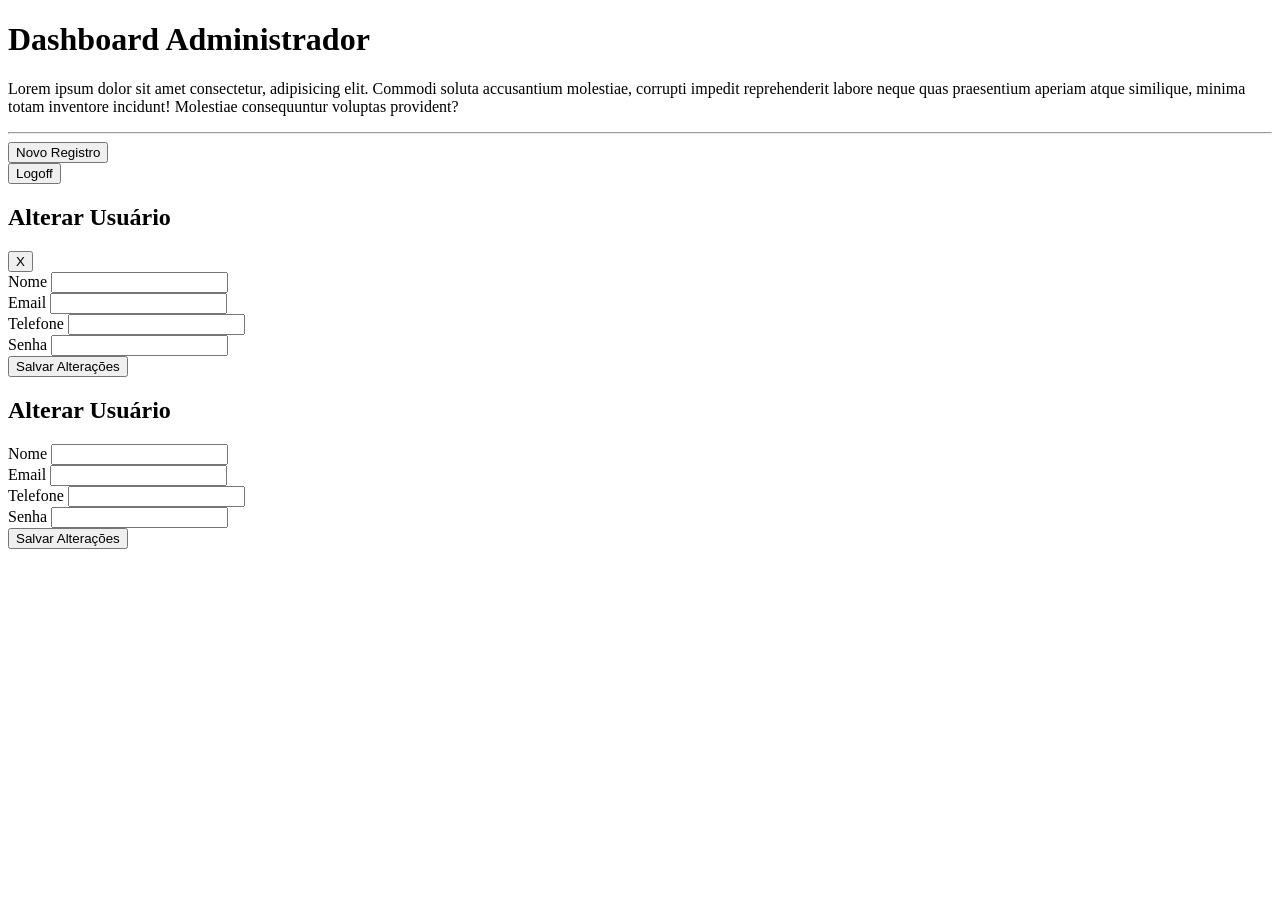
==== admin/adm-index.html @ c3795b51 "primeiro commit" ====
<!DOCTYPE html>
<html lang="en">
<head>
    <meta charset="UTF-8">
    <meta name="viewport" content="width=device-width, initial-scale=1.0">
    <link rel="stylesheet" href="adm-index.css">
    <title>Dashboard Administrador</title>
</head>
<body>
    <div>
        <div>
            <h1>Dashboard Administrador</h1>
            <p>Lorem ipsum dolor sit amet consectetur, adipisicing elit. Commodi soluta accusantium molestiae, corrupti impedit reprehenderit labore neque quas praesentium aperiam atque similique, minima totam inventore incidunt! Molestiae consequuntur voluptas provident?</p>
        </div>
        <hr>
        <div>
            <div><button id="novo">Novo Registro</button></div>
            <div><button id="logoff">Logoff</button></div>
        </div>
    </div>
    
    <div id="lista">

    <div id="painel-edicao">
        
        <div id="painel-edicao">

        <div class="edit-modal">

            <div class="edit-header">

                <h2>Alterar Usuário</h2>

                <button onclick="fecharPainel()">
                    X
                </button>

            </div>

            <input type="hidden" id="edit-id">

            <div class="input-group">
                <label>Nome</label>
                <input type="text" id="edit-nome">
            </div>

            <div class="input-group">
                <label>Email</label>
                <input type="text" id="edit-email">
            </div>

            <div class="input-group">
                <label>Telefone</label>
                <input type="text" id="edit-telefone">
            </div>

            <div class="input-group">
                <label>Senha</label>
                <input type="text" id="edit-senha">
            </div>

            <button class="save-btn" onclick="salvarAlteracao()">
                Salvar Alterações
            </button>

        </div>

    </div>

        

        <h2>Alterar Usuário</h2>

        <input type="hidden" id="edit-id">

        <div>
            <label>Nome</label>
            <input type="text" id="edit-nome">
        </div>

        <div>
            <label>Email</label>
            <input type="text" id="edit-email">
        </div>

        <div>
            <label>Telefone</label>
            <input type="text" id="edit-telefone">
        </div>

        <div>
            <label>Senha</label>
            <input type="text" id="edit-senha">
        </div>

        <button onclick="salvarAlteracao()">
            Salvar Alterações
        </button>

    </div>

    </div>
    <script src="../admin/adm-index.js"></script>
    <script src="../js/valida_sessao.js"></script>
</body>
</html>
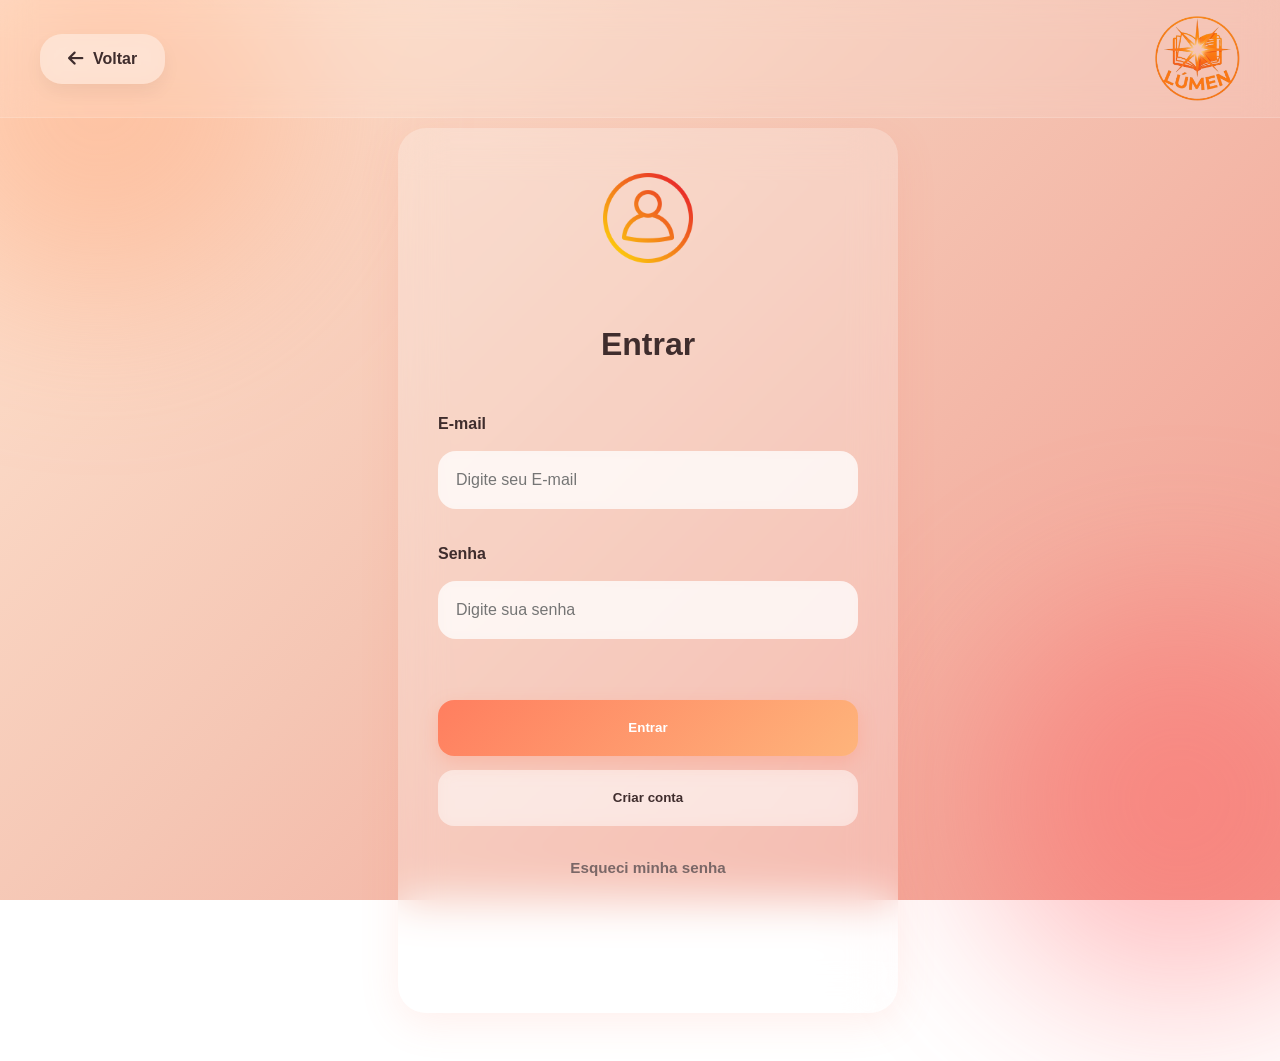
==== commit adac60dd: "feature: painel administrador adicionado" ====
--- a/admin/adm-index.html
+++ b/admin/adm-index.html
@@ -1,106 +1,193 @@
 <!DOCTYPE html>
-<html lang="en">
+<html lang="pt-BR">
 <head>
-    <meta charset="UTF-8">
-    <meta name="viewport" content="width=device-width, initial-scale=1.0">
-    <link rel="stylesheet" href="adm-index.css">
-    <title>Dashboard Administrador</title>
+  <meta charset="UTF-8">
+  <meta name="viewport" content="width=device-width, initial-scale=1.0">
+  <title>Admin | Lúmen</title>
+  <link rel="preconnect" href="https://fonts.googleapis.com">
+  <link href="https://fonts.googleapis.com/css2?family=Inter:wght@400;500;600;700;800&display=swap" rel="stylesheet">
+  <link rel="stylesheet" href="https://cdnjs.cloudflare.com/ajax/libs/font-awesome/6.4.0/css/all.min.css">
+  <link rel="stylesheet" href="adm-index.css">
 </head>
 <body>
-    <div>
-        <div>
-            <h1>Dashboard Administrador</h1>
-            <p>Lorem ipsum dolor sit amet consectetur, adipisicing elit. Commodi soluta accusantium molestiae, corrupti impedit reprehenderit labore neque quas praesentium aperiam atque similique, minima totam inventore incidunt! Molestiae consequuntur voluptas provident?</p>
-        </div>
-        <hr>
-        <div>
-            <div><button id="novo">Novo Registro</button></div>
-            <div><button id="logoff">Logoff</button></div>
-        </div>
-    </div>
-    
-    <div id="lista">
+<div class="container">
 
-    <div id="painel-edicao">
-        
-        <div id="painel-edicao">
-
-        <div class="edit-modal">
-
-            <div class="edit-header">
-
-                <h2>Alterar Usuário</h2>
-
-                <button onclick="fecharPainel()">
-                    X
-                </button>
-
-            </div>
-
-            <input type="hidden" id="edit-id">
-
-            <div class="input-group">
-                <label>Nome</label>
-                <input type="text" id="edit-nome">
-            </div>
-
-            <div class="input-group">
-                <label>Email</label>
-                <input type="text" id="edit-email">
-            </div>
-
-            <div class="input-group">
-                <label>Telefone</label>
-                <input type="text" id="edit-telefone">
-            </div>
-
-            <div class="input-group">
-                <label>Senha</label>
-                <input type="text" id="edit-senha">
-            </div>
-
-            <button class="save-btn" onclick="salvarAlteracao()">
-                Salvar Alterações
-            </button>
-
-        </div>
-
+  <!-- ══════════════════════
+       SIDEBAR
+  ══════════════════════ -->
+  <aside class="sidebar">
+    <div class="logo">
+      <img src="../img/lumen.logo.png" alt="Lúmen">
     </div>
 
-        
-
-        <h2>Alterar Usuário</h2>
-
-        <input type="hidden" id="edit-id">
-
-        <div>
-            <label>Nome</label>
-            <input type="text" id="edit-nome">
-        </div>
-
-        <div>
-            <label>Email</label>
-            <input type="text" id="edit-email">
-        </div>
-
-        <div>
-            <label>Telefone</label>
-            <input type="text" id="edit-telefone">
-        </div>
-
-        <div>
-            <label>Senha</label>
-            <input type="text" id="edit-senha">
-        </div>
-
-        <button onclick="salvarAlteracao()">
-            Salvar Alterações
-        </button>
-
+    <div class="adm-badge">
+      <i class="fa-solid fa-shield-halved"></i>
+      <span>Painel Admin</span>
     </div>
 
+    <nav class="menu">
+      <a href="#" class="active" data-tab="usuarios" onclick="trocarAba('usuarios'); return false;">
+        <i class="fa-solid fa-users"></i><span>Usuários</span>
+      </a>
+      <a href="#" data-tab="metricas" onclick="trocarAba('metricas'); return false;">
+        <i class="fa-solid fa-chart-bar"></i><span>Métricas</span>
+      </a>
+    </nav>
+
+    <div class="sidebar-footer">
+      <button class="btn-logoff" id="btnLogoff">
+        <i class="fa-solid fa-right-from-bracket"></i> Sair
+      </button>
     </div>
-    <script src="../admin/adm-index.js"></script>
-    <script src="../js/valida_sessao.js"></script>
+  </aside>
+
+  <!-- ══════════════════════
+       CONTEÚDO
+  ══════════════════════ -->
+  <main class="main-content">
+
+    <!-- ── ABA: USUÁRIOS ── -->
+    <section id="aba-usuarios" class="aba ativa">
+
+      <header class="topo">
+        <div>
+          <h1>Gerenciar Usuários</h1>
+          <p>Visualize, edite ou remova contas cadastradas.</p>
+        </div>
+        <div class="topo-acoes">
+          <div class="busca-wrap">
+            <i class="fa-solid fa-magnifying-glass"></i>
+            <input type="text" id="campoBusca" placeholder="Buscar por nome ou e-mail…" oninput="filtrarTabela()">
+          </div>
+        </div>
+      </header>
+
+      <!-- CARDS RESUMO -->
+      <div class="resumo-grid">
+        <div class="resumo-card">
+          <div class="resumo-icone laranja"><i class="fa-solid fa-users"></i></div>
+          <div>
+            <p class="resumo-label">Total de usuários</p>
+            <p class="resumo-valor" id="totalUsuarios">—</p>
+          </div>
+        </div>
+        <div class="resumo-card">
+          <div class="resumo-icone verde"><i class="fa-solid fa-user-check"></i></div>
+          <div>
+            <p class="resumo-label">Cadastros hoje</p>
+            <p class="resumo-valor" id="cadastrosHoje">—</p>
+          </div>
+        </div>
+        <div class="resumo-card">
+          <div class="resumo-icone roxo"><i class="fa-solid fa-calendar-week"></i></div>
+          <div>
+            <p class="resumo-label">Últimos 7 dias</p>
+            <p class="resumo-valor" id="cadastros7dias">—</p>
+          </div>
+        </div>
+      </div>
+
+      <!-- TABELA -->
+      <div class="tabela-card">
+        <div id="tabelaWrap">
+          <div class="estado-vazio" id="loadingUsuarios">
+            <i class="fa-solid fa-spinner fa-spin"></i>
+            <span>Carregando usuários…</span>
+          </div>
+        </div>
+      </div>
+
+    </section>
+
+    <!-- ── ABA: MÉTRICAS ── -->
+    <section id="aba-metricas" class="aba">
+
+      <header class="topo">
+        <div>
+          <h1>Métricas da Plataforma</h1>
+          <p>Visão geral de uso por módulo.</p>
+        </div>
+      </header>
+
+      <div class="metricas-grid" id="metricasGrid">
+        <div class="estado-vazio">
+          <i class="fa-solid fa-spinner fa-spin"></i>
+          <span>Carregando métricas…</span>
+        </div>
+      </div>
+
+    </section>
+
+  </main>
+</div>
+
+<!-- ══════════════════════════════════════
+     MODAL — EDITAR USUÁRIO
+══════════════════════════════════════ -->
+<div class="modal" id="modalEditar">
+  <div class="modal-content">
+    <div class="modal-header">
+      <h2>Editar Usuário</h2>
+      <button class="btn-fechar" id="fecharModal">✖</button>
+    </div>
+
+    <form id="formEditar">
+      <input type="hidden" id="editId">
+
+      <div class="grupo-input">
+        <label for="editNome">Nome</label>
+        <input type="text" id="editNome" placeholder="Nome completo">
+      </div>
+      <div class="grupo-input">
+        <label for="editEmail">E-mail</label>
+        <input type="email" id="editEmail" placeholder="email@exemplo.com">
+      </div>
+      <div class="grupo-input">
+        <label for="editTelefone">Telefone</label>
+        <input type="text" id="editTelefone" placeholder="(00) 00000-0000">
+      </div>
+      <div class="grupo-input">
+        <label for="editSenha">
+          Nova senha
+          <span class="label-hint">(deixe em branco para manter)</span>
+        </label>
+        <input type="password" id="editSenha" placeholder="••••••••">
+      </div>
+
+      <div id="msgEditar" class="msg-form oculto"></div>
+
+      <div class="acoes-form">
+        <button type="submit" class="btn-salvar">
+          <i class="fa-solid fa-floppy-disk"></i> Salvar
+        </button>
+        <button type="button" class="btn-cancelar" id="cancelarModal">Cancelar</button>
+      </div>
+    </form>
+  </div>
+</div>
+
+<!-- ══════════════════════════════════════
+     MODAL — CONFIRMAR EXCLUSÃO
+══════════════════════════════════════ -->
+<div class="modal" id="modalExcluir">
+  <div class="modal-content modal-sm">
+    <div class="modal-header">
+      <h2>Excluir usuário</h2>
+      <button class="btn-fechar" id="fecharModalExcluir">✖</button>
+    </div>
+    <p class="excluir-msg">
+      Tem certeza que deseja excluir <strong id="excluirNome"></strong>?
+      <br>Esta ação removerá todos os dados do usuário permanentemente.
+    </p>
+    <div class="acoes-form">
+      <button class="btn-excluir-confirmar" id="confirmarExcluir">
+        <i class="fa-solid fa-trash"></i> Excluir
+      </button>
+      <button class="btn-cancelar" id="cancelarExcluir">Cancelar</button>
+    </div>
+  </div>
+</div>
+
+<script src="adm-index.js"></script>
 </body>
-</html>+</html>
--- a/admin/adm-index.css
+++ b/admin/adm-index.css
@@ -0,0 +1,624 @@
+@import url('https://fonts.googleapis.com/css2?family=Inter:wght@400;500;600;700;800&display=swap');
+
+* { margin: 0; padding: 0; box-sizing: border-box; }
+
+:root {
+  --sunset-primary:   #ff7e5f;
+  --sunset-secondary: #feb47b;
+  --text-dark:        #3f2d2d;
+  --text-light:       #6d5d5d;
+  --shadow:           0 10px 40px rgba(255,126,95,0.12);
+  --red:   #ef4444;
+  --green: #22c55e;
+  --purple:#8b5cf6;
+}
+
+body {
+  font-family: 'Inter', sans-serif;
+  min-height: 100vh;
+  color: var(--text-dark);
+  background:
+    radial-gradient(circle at top left,  rgba(255,236,210,0.9), transparent 30%),
+    radial-gradient(circle at bottom right, rgba(255,154,139,0.28), transparent 35%),
+    linear-gradient(135deg, #ffe5d1 0%, #f5c6b4 45%, #f29b8f 100%);
+  background-attachment: fixed;
+  background-size: cover;
+}
+
+/* ══════════════════════
+   LAYOUT
+══════════════════════ */
+.container { display: flex; min-height: 100vh; }
+
+/* ══════════════════════
+   SIDEBAR
+══════════════════════ */
+.sidebar {
+  width: 260px;
+  background: rgba(255,255,255,0.12);
+  backdrop-filter: blur(20px);
+  border-right: 1px solid rgba(255,255,255,0.18);
+  padding: 30px 20px;
+  position: fixed;
+  top: 0; left: 0; bottom: 0;
+  z-index: 100;
+  display: flex;
+  flex-direction: column;
+  gap: 0;
+}
+
+.logo {
+  display: flex;
+  justify-content: center;
+  padding-bottom: 20px;
+  margin-bottom: 20px;
+  border-bottom: 1px solid rgba(255,255,255,0.12);
+}
+
+.logo img {
+  width: 110px;
+  object-fit: contain;
+  filter: drop-shadow(0 8px 20px rgba(255,126,95,0.25));
+}
+
+/* Badge admin */
+.adm-badge {
+  display: flex;
+  align-items: center;
+  gap: 10px;
+  background: linear-gradient(135deg, rgba(255,126,95,0.2), rgba(254,180,123,0.15));
+  border: 1px solid rgba(255,255,255,0.25);
+  border-radius: 16px;
+  padding: 12px 16px;
+  margin-bottom: 24px;
+  font-size: 0.88rem;
+  font-weight: 700;
+  color: var(--sunset-primary);
+}
+
+.adm-badge i { font-size: 1rem; }
+
+/* Navegação */
+.menu {
+  display: flex;
+  flex-direction: column;
+  gap: 10px;
+  flex: 1;
+}
+
+.menu a {
+  display: flex;
+  align-items: center;
+  gap: 12px;
+  text-decoration: none;
+  color: var(--text-light);
+  padding: 14px 18px;
+  border-radius: 18px;
+  transition: 0.3s ease;
+  font-size: 0.97rem;
+  border: 1px solid transparent;
+}
+
+.menu a:hover {
+  background: rgba(255,255,255,0.25);
+  transform: translateX(4px);
+  color: var(--text-dark);
+}
+
+.menu a.active {
+  background: linear-gradient(135deg, rgba(255,126,95,0.25), rgba(254,180,123,0.18));
+  border-color: rgba(255,255,255,0.25);
+  color: var(--text-dark);
+  font-weight: 600;
+}
+
+/* Footer sidebar */
+.sidebar-footer { margin-top: auto; padding-top: 20px; }
+
+.btn-logoff {
+  width: 100%;
+  display: flex;
+  align-items: center;
+  justify-content: center;
+  gap: 10px;
+  padding: 13px 18px;
+  border-radius: 18px;
+  border: 1px solid rgba(239,68,68,0.25);
+  background: rgba(239,68,68,0.08);
+  color: var(--red);
+  font-family: inherit;
+  font-size: 0.93rem;
+  font-weight: 600;
+  cursor: pointer;
+  transition: 0.3s ease;
+}
+
+.btn-logoff:hover { background: rgba(239,68,68,0.18); }
+
+/* ══════════════════════
+   MAIN
+══════════════════════ */
+.main-content {
+  flex: 1;
+  margin-left: 260px;
+  padding: 40px;
+}
+
+/* ══════════════════════
+   ABAS
+══════════════════════ */
+.aba { display: none; }
+.aba.ativa { display: block; }
+
+/* ══════════════════════
+   TOPO / HEADER
+══════════════════════ */
+.topo {
+  display: flex;
+  justify-content: space-between;
+  align-items: center;
+  flex-wrap: wrap;
+  gap: 20px;
+  margin-bottom: 32px;
+}
+
+.topo h1 { font-size: 2.2rem; font-weight: 800; margin-bottom: 6px; }
+.topo p  { color: var(--text-light); }
+
+.topo-acoes { display: flex; gap: 14px; align-items: center; flex-wrap: wrap; }
+
+.busca-wrap {
+  display: flex;
+  align-items: center;
+  gap: 10px;
+  background: rgba(255,255,255,0.28);
+  border: 1px solid rgba(255,255,255,0.35);
+  border-radius: 16px;
+  padding: 11px 18px;
+  backdrop-filter: blur(10px);
+  transition: 0.3s ease;
+}
+
+.busca-wrap i { color: var(--text-light); font-size: 0.88rem; }
+
+.busca-wrap input {
+  background: transparent;
+  border: none;
+  outline: none;
+  font-family: inherit;
+  font-size: 0.92rem;
+  color: var(--text-dark);
+  min-width: 220px;
+}
+
+.busca-wrap input::placeholder { color: var(--text-light); }
+.busca-wrap:focus-within { border-color: var(--sunset-primary); box-shadow: 0 0 0 4px rgba(255,126,95,0.1); }
+
+/* ══════════════════════
+   CARDS RESUMO
+══════════════════════ */
+.resumo-grid {
+  display: grid;
+  grid-template-columns: repeat(auto-fit, minmax(200px, 1fr));
+  gap: 20px;
+  margin-bottom: 28px;
+}
+
+.resumo-card {
+  background: rgba(255,255,255,0.22);
+  backdrop-filter: blur(16px);
+  border: 1px solid rgba(255,255,255,0.28);
+  border-radius: 22px;
+  padding: 22px 24px;
+  display: flex;
+  align-items: center;
+  gap: 18px;
+  box-shadow: var(--shadow);
+}
+
+.resumo-icone {
+  width: 52px;
+  height: 52px;
+  border-radius: 16px;
+  display: flex;
+  align-items: center;
+  justify-content: center;
+  font-size: 1.3rem;
+  flex-shrink: 0;
+}
+
+.resumo-icone.laranja { background: rgba(255,126,95,0.15); color: var(--sunset-primary); }
+.resumo-icone.verde   { background: rgba(34,197,94,0.15);  color: var(--green); }
+.resumo-icone.roxo    { background: rgba(139,92,246,0.15); color: var(--purple); }
+
+.resumo-label { font-size: 0.8rem; color: var(--text-light); font-weight: 500; margin-bottom: 4px; }
+.resumo-valor { font-size: 1.9rem; font-weight: 800; line-height: 1; }
+
+/* ══════════════════════
+   TABELA CARD
+══════════════════════ */
+.tabela-card {
+  background: rgba(255,255,255,0.22);
+  backdrop-filter: blur(18px);
+  border: 1px solid rgba(255,255,255,0.28);
+  border-radius: 28px;
+  overflow: hidden;
+  box-shadow: var(--shadow);
+}
+
+/* ── ESTADO VAZIO / LOADING ── */
+.estado-vazio {
+  text-align: center;
+  padding: 60px 30px;
+  display: flex;
+  flex-direction: column;
+  align-items: center;
+  gap: 14px;
+  color: var(--text-light);
+}
+
+.estado-vazio i { font-size: 2rem; color: var(--sunset-primary); }
+.estado-vazio span { font-size: 1rem; }
+
+/* ── TABELA ── */
+.tabela-usuarios {
+  width: 100%;
+  border-collapse: collapse;
+}
+
+.tabela-usuarios thead {
+  background: rgba(255,255,255,0.18);
+}
+
+.tabela-usuarios th {
+  padding: 16px 20px;
+  text-align: left;
+  font-size: 0.78rem;
+  font-weight: 700;
+  text-transform: uppercase;
+  letter-spacing: 0.06em;
+  color: var(--text-light);
+  border-bottom: 1px solid rgba(255,255,255,0.18);
+  white-space: nowrap;
+}
+
+.tabela-usuarios td {
+  padding: 16px 20px;
+  font-size: 0.93rem;
+  border-bottom: 1px solid rgba(255,255,255,0.12);
+  vertical-align: middle;
+}
+
+.tabela-usuarios tbody tr { transition: 0.2s ease; }
+.tabela-usuarios tbody tr:hover { background: rgba(255,255,255,0.15); }
+.tabela-usuarios tbody tr:last-child td { border-bottom: none; }
+
+/* Avatar inicial */
+.avatar {
+  width: 36px;
+  height: 36px;
+  border-radius: 12px;
+  background: linear-gradient(135deg, var(--sunset-primary), var(--sunset-secondary));
+  color: white;
+  font-weight: 700;
+  font-size: 0.9rem;
+  display: inline-flex;
+  align-items: center;
+  justify-content: center;
+  margin-right: 10px;
+  flex-shrink: 0;
+}
+
+.cell-nome {
+  display: flex;
+  align-items: center;
+}
+
+.senha-oculta {
+  letter-spacing: 0.1em;
+  color: var(--text-light);
+  font-size: 1.1rem;
+}
+
+/* Botões de ação na tabela */
+.acoes-tabela {
+  display: flex;
+  gap: 8px;
+}
+
+.btn-tabela {
+  padding: 8px 14px;
+  border-radius: 12px;
+  font-size: 0.8rem;
+  font-weight: 600;
+  font-family: inherit;
+  cursor: pointer;
+  transition: 0.2s ease;
+  display: flex;
+  align-items: center;
+  gap: 6px;
+  border: 1px solid transparent;
+  white-space: nowrap;
+}
+
+.btn-editar-tabela {
+  background: rgba(255,126,95,0.12);
+  border-color: rgba(255,126,95,0.25);
+  color: var(--sunset-primary);
+}
+
+.btn-editar-tabela:hover { background: rgba(255,126,95,0.22); }
+
+.btn-excluir-tabela {
+  background: rgba(239,68,68,0.1);
+  border-color: rgba(239,68,68,0.22);
+  color: var(--red);
+}
+
+.btn-excluir-tabela:hover { background: rgba(239,68,68,0.2); }
+
+/* ══════════════════════
+   MÉTRICAS
+══════════════════════ */
+.metricas-grid {
+  display: grid;
+  grid-template-columns: repeat(auto-fit, minmax(260px, 1fr));
+  gap: 22px;
+}
+
+.metrica-card {
+  background: rgba(255,255,255,0.22);
+  backdrop-filter: blur(18px);
+  border: 1px solid rgba(255,255,255,0.28);
+  border-radius: 26px;
+  padding: 28px;
+  box-shadow: var(--shadow);
+}
+
+.metrica-titulo {
+  display: flex;
+  align-items: center;
+  gap: 12px;
+  margin-bottom: 20px;
+}
+
+.metrica-titulo i {
+  font-size: 1.2rem;
+  width: 42px;
+  height: 42px;
+  border-radius: 14px;
+  display: flex;
+  align-items: center;
+  justify-content: center;
+}
+
+.metrica-titulo span { font-size: 1rem; font-weight: 700; }
+
+.metrica-numero {
+  font-size: 3rem;
+  font-weight: 800;
+  line-height: 1;
+  margin-bottom: 6px;
+}
+
+.metrica-sub { font-size: 0.82rem; color: var(--text-light); }
+
+/* Cores por módulo */
+.mod-metas    i { background: rgba(255,126,95,0.15); color: var(--sunset-primary); }
+.mod-financeiro i { background: rgba(34,197,94,0.15);  color: var(--green); }
+.mod-memorias  i { background: rgba(139,92,246,0.15); color: var(--purple); }
+.mod-diario    i { background: rgba(59,130,246,0.15); color: #3b82f6; }
+.mod-usuarios  i { background: rgba(245,158,11,0.15); color: #f59e0b; }
+
+.mod-metas     .metrica-numero { color: var(--sunset-primary); }
+.mod-financeiro .metrica-numero { color: var(--green); }
+.mod-memorias  .metrica-numero { color: var(--purple); }
+.mod-diario    .metrica-numero { color: #3b82f6; }
+.mod-usuarios  .metrica-numero { color: #f59e0b; }
+
+/* ══════════════════════
+   MODAIS
+══════════════════════ */
+.modal {
+  display: none;
+  position: fixed;
+  inset: 0;
+  background: rgba(63,45,45,0.4);
+  backdrop-filter: blur(6px);
+  z-index: 999;
+  align-items: center;
+  justify-content: center;
+  padding: 20px;
+}
+
+.modal.aberto { display: flex; }
+
+.modal-content {
+  background: linear-gradient(145deg, rgba(255,255,255,0.62), rgba(255,255,255,0.4));
+  backdrop-filter: blur(28px);
+  border: 1px solid rgba(255,255,255,0.45);
+  border-radius: 32px;
+  padding: 38px;
+  width: 100%;
+  max-width: 520px;
+  max-height: 90vh;
+  overflow-y: auto;
+  box-shadow: 0 24px 60px rgba(63,45,45,0.18);
+  animation: slideUp 0.28s ease;
+}
+
+.modal-sm { max-width: 420px; }
+
+@keyframes slideUp {
+  from { transform: translateY(18px); opacity: 0; }
+  to   { transform: translateY(0);    opacity: 1; }
+}
+
+.modal-header {
+  display: flex;
+  justify-content: space-between;
+  align-items: center;
+  margin-bottom: 28px;
+}
+
+.modal-header h2 { font-size: 1.5rem; font-weight: 800; }
+
+.btn-fechar {
+  background: rgba(255,255,255,0.4);
+  border: 1px solid rgba(255,255,255,0.35);
+  border-radius: 12px;
+  width: 36px;
+  height: 36px;
+  font-size: 0.88rem;
+  cursor: pointer;
+  color: var(--text-dark);
+  transition: 0.2s ease;
+  display: flex;
+  align-items: center;
+  justify-content: center;
+}
+
+.btn-fechar:hover { background: rgba(255,126,95,0.15); color: var(--sunset-primary); }
+
+.grupo-input { display: flex; flex-direction: column; gap: 8px; margin-bottom: 18px; }
+
+.grupo-input label {
+  font-size: 0.88rem;
+  font-weight: 600;
+  display: flex;
+  align-items: center;
+  gap: 8px;
+}
+
+.label-hint {
+  font-weight: 400;
+  font-size: 0.78rem;
+  color: var(--text-light);
+}
+
+.grupo-input input {
+  background: rgba(255,255,255,0.35);
+  border: 1px solid rgba(255,255,255,0.35);
+  border-radius: 16px;
+  padding: 13px 16px;
+  font-family: inherit;
+  font-size: 0.93rem;
+  color: var(--text-dark);
+  outline: none;
+  transition: 0.3s ease;
+}
+
+.grupo-input input:focus {
+  border-color: var(--sunset-primary);
+  box-shadow: 0 0 0 4px rgba(255,126,95,0.1);
+}
+
+.acoes-form {
+  display: flex;
+  gap: 12px;
+  justify-content: flex-end;
+  margin-top: 8px;
+}
+
+.btn-salvar {
+  border: none;
+  padding: 13px 24px;
+  border-radius: 16px;
+  background: linear-gradient(135deg, var(--sunset-primary), var(--sunset-secondary));
+  color: white;
+  font-weight: 700;
+  font-size: 0.93rem;
+  font-family: inherit;
+  cursor: pointer;
+  transition: 0.3s ease;
+  display: flex;
+  align-items: center;
+  gap: 8px;
+  box-shadow: 0 8px 20px rgba(255,126,95,0.22);
+}
+
+.btn-salvar:hover { transform: translateY(-2px); }
+.btn-salvar:disabled { opacity: 0.6; cursor: not-allowed; transform: none; }
+
+.btn-cancelar {
+  border: 1px solid rgba(255,255,255,0.3);
+  padding: 13px 20px;
+  border-radius: 16px;
+  background: rgba(255,255,255,0.25);
+  color: var(--text-dark);
+  font-weight: 600;
+  font-size: 0.93rem;
+  font-family: inherit;
+  cursor: pointer;
+  transition: 0.3s ease;
+}
+
+.btn-cancelar:hover { background: rgba(255,255,255,0.4); }
+
+.btn-excluir-confirmar {
+  border: none;
+  padding: 13px 24px;
+  border-radius: 16px;
+  background: var(--red);
+  color: white;
+  font-weight: 700;
+  font-size: 0.93rem;
+  font-family: inherit;
+  cursor: pointer;
+  transition: 0.3s ease;
+  display: flex;
+  align-items: center;
+  gap: 8px;
+}
+
+.btn-excluir-confirmar:hover { background: #dc2626; transform: translateY(-2px); }
+
+.excluir-msg {
+  color: var(--text-dark);
+  line-height: 1.7;
+  margin-bottom: 24px;
+  font-size: 0.95rem;
+}
+
+/* Mensagem no form */
+.msg-form {
+  padding: 12px 16px;
+  border-radius: 14px;
+  font-size: 0.88rem;
+  font-weight: 500;
+  margin-bottom: 16px;
+}
+
+.msg-form.oculto { display: none; }
+.msg-form.sucesso { background: rgba(34,197,94,0.12); color: #16a34a; border: 1px solid rgba(34,197,94,0.2); }
+.msg-form.erro    { background: rgba(239,68,68,0.1);  color: var(--red);  border: 1px solid rgba(239,68,68,0.2); }
+
+/* Toast */
+.toast {
+  position: fixed;
+  bottom: 30px;
+  right: 30px;
+  padding: 14px 22px;
+  border-radius: 18px;
+  background: linear-gradient(135deg, var(--sunset-primary), var(--sunset-secondary));
+  color: white;
+  font-weight: 600;
+  font-size: 0.92rem;
+  box-shadow: 0 10px 28px rgba(255,126,95,0.3);
+  z-index: 9999;
+  transform: translateY(20px);
+  opacity: 0;
+  transition: 0.35s ease;
+  pointer-events: none;
+}
+
+.toast.visivel { transform: translateY(0); opacity: 1; }
+
+/* ══════════════════════
+   RESPONSIVE
+══════════════════════ */
+@media (max-width: 900px) {
+  .sidebar { display: none; }
+  .main-content { margin-left: 0; padding: 24px 16px; }
+  .tabela-card { overflow-x: auto; }
+}
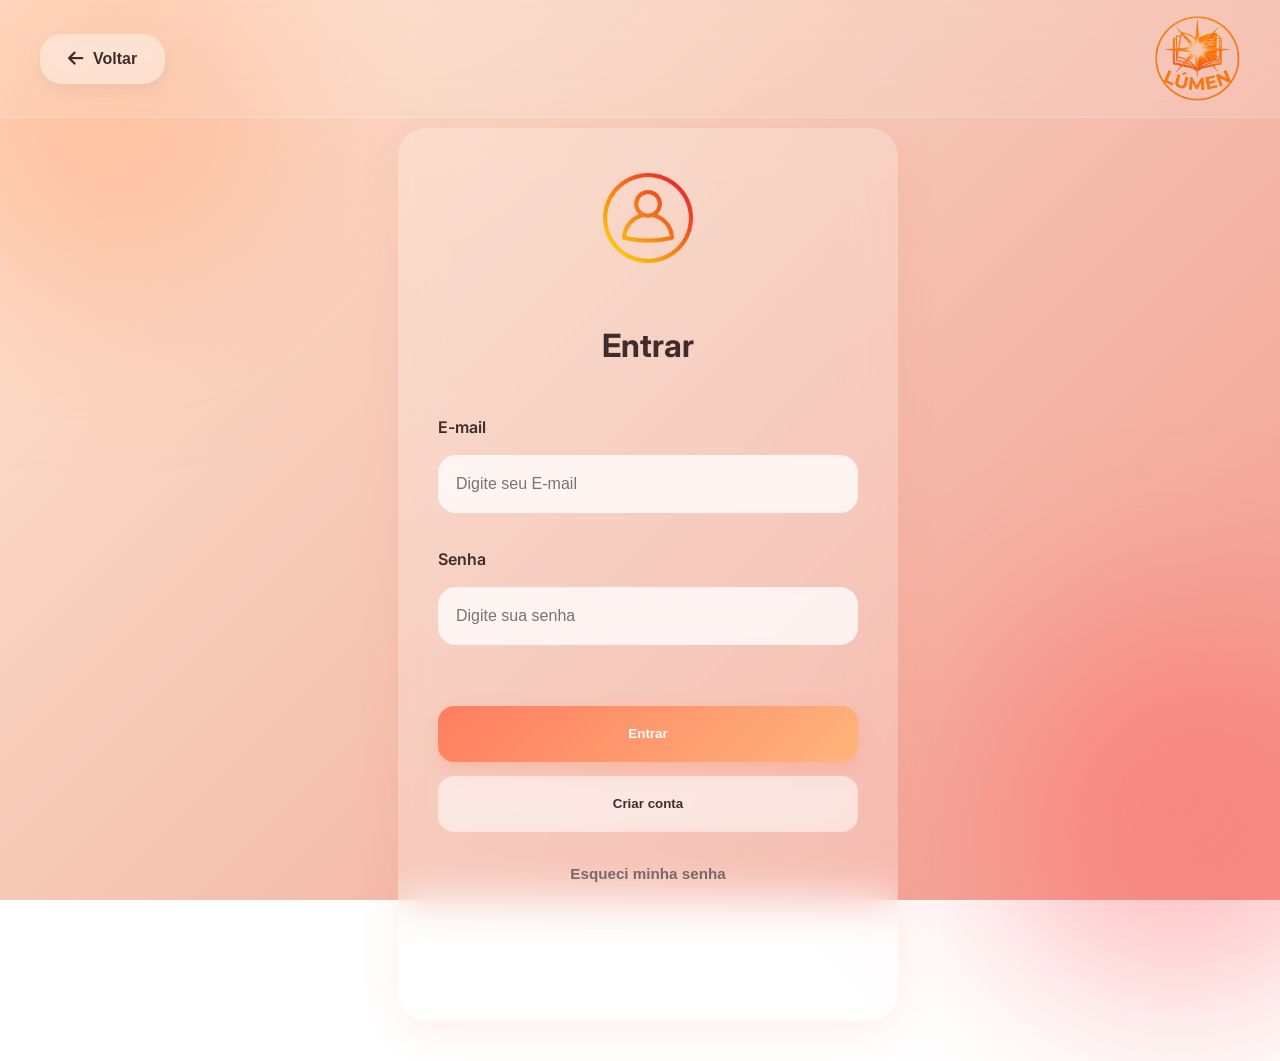
==== commit 9412d9d4: "Fix: UI" ====
--- a/admin/adm-index.html
+++ b/admin/adm-index.html
@@ -3,7 +3,9 @@
 <head>
   <meta charset="UTF-8">
   <meta name="viewport" content="width=device-width, initial-scale=1.0">
-  <title>Admin | Lúmen</title>
+  <title>Administrador | Lúmen</title>
+  <link rel="icon" type="image" href="../img/lumen.logo.png">
+
   <link rel="preconnect" href="https://fonts.googleapis.com">
   <link href="https://fonts.googleapis.com/css2?family=Inter:wght@400;500;600;700;800&display=swap" rel="stylesheet">
   <link rel="stylesheet" href="https://cdnjs.cloudflare.com/ajax/libs/font-awesome/6.4.0/css/all.min.css">
--- a/admin/adm-index.css
+++ b/admin/adm-index.css
@@ -53,12 +53,19 @@
   padding-bottom: 20px;
   margin-bottom: 20px;
   border-bottom: 1px solid rgba(255,255,255,0.12);
+  cursor: pointer;
+  transition: 0.3s ease;
 }
 
 .logo img {
   width: 110px;
   object-fit: contain;
   filter: drop-shadow(0 8px 20px rgba(255,126,95,0.25));
+  transition: 0.3s ease;
+}
+
+.logo img:hover {
+  transform: scale(1.04);
 }
 
 /* Badge admin */
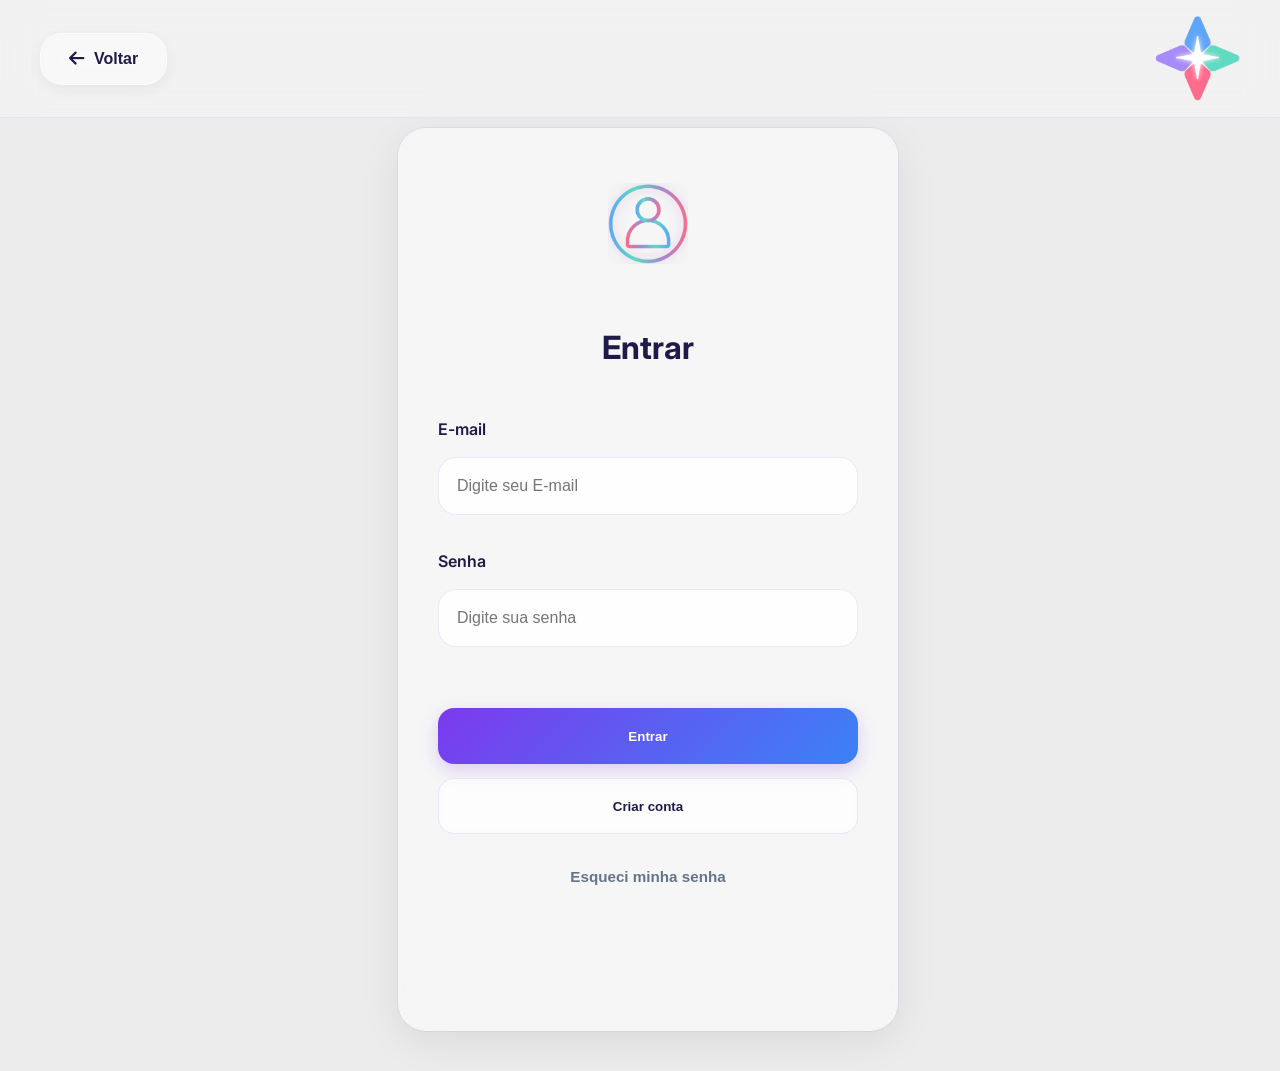
==== commit 753d15c0: "fix: bugs e nova IDV" ====
--- a/admin/adm-index.html
+++ b/admin/adm-index.html
@@ -61,6 +61,9 @@
             <i class="fa-solid fa-magnifying-glass"></i>
             <input type="text" id="campoBusca" placeholder="Buscar por nome ou e-mail…" oninput="filtrarTabela()">
           </div>
+          <button class="btn-atualizar" id="btnAtualizar" onclick="recarregarUsuarios()">
+            <i class="fa-solid fa-rotate-right"></i> Atualizar
+          </button>
         </div>
       </header>
 
--- a/admin/adm-index.css
+++ b/admin/adm-index.css
@@ -7,7 +7,7 @@
   --sunset-secondary: #feb47b;
   --text-dark:        #3f2d2d;
   --text-light:       #6d5d5d;
-  --shadow:           0 10px 40px rgba(255,126,95,0.12);
+  --shadow:           0 10px 40px rgba(0,0,0,0.08);
   --red:   #ef4444;
   --green: #22c55e;
   --purple:#8b5cf6;
@@ -17,10 +17,7 @@
   font-family: 'Inter', sans-serif;
   min-height: 100vh;
   color: var(--text-dark);
-  background:
-    radial-gradient(circle at top left,  rgba(255,236,210,0.9), transparent 30%),
-    radial-gradient(circle at bottom right, rgba(255,154,139,0.28), transparent 35%),
-    linear-gradient(135deg, #ffe5d1 0%, #f5c6b4 45%, #f29b8f 100%);
+  background: rgba(229, 229, 229, 0.699);
   background-attachment: fixed;
   background-size: cover;
 }
@@ -35,9 +32,10 @@
 ══════════════════════ */
 .sidebar {
   width: 260px;
-  background: rgba(255,255,255,0.12);
+  background: rgba(255,255,255,0.72);
   backdrop-filter: blur(20px);
-  border-right: 1px solid rgba(255,255,255,0.18);
+  border-right: 1px solid rgba(200,200,200,0.45);
+  box-shadow: 2px 0 20px rgba(0,0,0,0.08);
   padding: 30px 20px;
   position: fixed;
   top: 0; left: 0; bottom: 0;
@@ -60,7 +58,7 @@
 .logo img {
   width: 110px;
   object-fit: contain;
-  filter: drop-shadow(0 8px 20px rgba(255,126,95,0.25));
+  filter: drop-shadow(0 8px 20px rgba(0,0,0,0.10));
   transition: 0.3s ease;
 }
 
@@ -73,14 +71,14 @@
   display: flex;
   align-items: center;
   gap: 10px;
-  background: linear-gradient(135deg, rgba(255,126,95,0.2), rgba(254,180,123,0.15));
-  border: 1px solid rgba(255,255,255,0.25);
+  background: linear-gradient(135deg, rgba(99,102,241,0.15), rgba(129,140,248,0.10));
+  border: 1px solid rgba(99,102,241,0.22);
   border-radius: 16px;
   padding: 12px 16px;
   margin-bottom: 24px;
   font-size: 0.88rem;
   font-weight: 700;
-  color: var(--sunset-primary);
+  color: #6366f1;
 }
 
 .adm-badge i { font-size: 1rem; }
@@ -107,15 +105,15 @@
 }
 
 .menu a:hover {
-  background: rgba(255,255,255,0.25);
+  background: rgba(255,255,255,0.55);
   transform: translateX(4px);
   color: var(--text-dark);
 }
 
 .menu a.active {
-  background: linear-gradient(135deg, rgba(255,126,95,0.25), rgba(254,180,123,0.18));
-  border-color: rgba(255,255,255,0.25);
-  color: var(--text-dark);
+  background: linear-gradient(135deg, rgba(99,102,241,0.18), rgba(129,140,248,0.12));
+  border-color: rgba(99,102,241,0.25);
+  color: #6366f1;
   font-weight: 600;
 }
 
@@ -199,7 +197,35 @@
 }
 
 .busca-wrap input::placeholder { color: var(--text-light); }
-.busca-wrap:focus-within { border-color: var(--sunset-primary); box-shadow: 0 0 0 4px rgba(255,126,95,0.1); }
+.busca-wrap:focus-within { border-color: rgba(99,102,241,0.5); box-shadow: 0 0 0 4px rgba(99,102,241,0.10); }
+
+.btn-atualizar {
+  display: flex;
+  align-items: center;
+  gap: 8px;
+  padding: 10px 18px;
+  border: none;
+  border-radius: 12px;
+  background: linear-gradient(135deg, #7c3aed, #3b82f6);
+  color: white;
+  font-weight: 600;
+  font-size: 0.88rem;
+  font-family: inherit;
+  cursor: pointer;
+  transition: 0.2s ease;
+  white-space: nowrap;
+  box-shadow: 0 4px 12px rgba(124,58,237,0.22);
+}
+
+.btn-atualizar:hover:not(:disabled) {
+  transform: translateY(-2px);
+  opacity: 0.92;
+}
+
+.btn-atualizar:disabled {
+  opacity: 0.65;
+  cursor: not-allowed;
+}
 
 /* ══════════════════════
    CARDS RESUMO
@@ -234,7 +260,7 @@
   flex-shrink: 0;
 }
 
-.resumo-icone.laranja { background: rgba(255,126,95,0.15); color: var(--sunset-primary); }
+.resumo-icone.laranja { background: rgba(99,102,241,0.15); color: #6366f1; }
 .resumo-icone.verde   { background: rgba(34,197,94,0.15);  color: var(--green); }
 .resumo-icone.roxo    { background: rgba(139,92,246,0.15); color: var(--purple); }
 
@@ -264,7 +290,7 @@
   color: var(--text-light);
 }
 
-.estado-vazio i { font-size: 2rem; color: var(--sunset-primary); }
+.estado-vazio i { font-size: 2rem; color: #6366f1; }
 .estado-vazio span { font-size: 1rem; }
 
 /* ── TABELA ── */
@@ -305,7 +331,7 @@
   width: 36px;
   height: 36px;
   border-radius: 12px;
-  background: linear-gradient(135deg, var(--sunset-primary), var(--sunset-secondary));
+  background: linear-gradient(135deg, #6366f1, #818cf8);
   color: white;
   font-weight: 700;
   font-size: 0.9rem;
@@ -349,12 +375,12 @@
 }
 
 .btn-editar-tabela {
-  background: rgba(255,126,95,0.12);
-  border-color: rgba(255,126,95,0.25);
-  color: var(--sunset-primary);
-}
-
-.btn-editar-tabela:hover { background: rgba(255,126,95,0.22); }
+  background: rgba(99,102,241,0.10);
+  border-color: rgba(99,102,241,0.22);
+  color: #6366f1;
+}
+
+.btn-editar-tabela:hover { background: rgba(99,102,241,0.20); }
 
 .btn-excluir-tabela {
   background: rgba(239,68,68,0.1);
@@ -410,17 +436,17 @@
 
 .metrica-sub { font-size: 0.82rem; color: var(--text-light); }
 
-/* Cores por módulo */
-.mod-metas    i { background: rgba(255,126,95,0.15); color: var(--sunset-primary); }
-.mod-financeiro i { background: rgba(34,197,94,0.15);  color: var(--green); }
-.mod-memorias  i { background: rgba(139,92,246,0.15); color: var(--purple); }
-.mod-diario    i { background: rgba(59,130,246,0.15); color: #3b82f6; }
-.mod-usuarios  i { background: rgba(245,158,11,0.15); color: #f59e0b; }
-
-.mod-metas     .metrica-numero { color: var(--sunset-primary); }
-.mod-financeiro .metrica-numero { color: var(--green); }
-.mod-memorias  .metrica-numero { color: var(--purple); }
-.mod-diario    .metrica-numero { color: #3b82f6; }
+/* Cores por módulo — alinhadas com a cor de cada página */
+.mod-metas    i { background: rgba(96,165,250,0.15);  color: #60a5fa; }   /* azul — metas */
+.mod-financeiro i { background: rgba(20,184,166,0.15); color: #14b8a6; }  /* verde-azul — financeiro */
+.mod-memorias  i { background: rgba(244,114,182,0.15); color: #f472b6; }  /* rosa — memórias */
+.mod-diario    i { background: rgba(167,139,250,0.15); color: #a78bfa; }  /* roxo — diário */
+.mod-usuarios  i { background: rgba(245,158,11,0.15);  color: #f59e0b; }  /* âmbar — admin */
+
+.mod-metas     .metrica-numero { color: #60a5fa; }
+.mod-financeiro .metrica-numero { color: #14b8a6; }
+.mod-memorias  .metrica-numero { color: #f472b6; }
+.mod-diario    .metrica-numero { color: #a78bfa; }
 .mod-usuarios  .metrica-numero { color: #f59e0b; }
 
 /* ══════════════════════
@@ -485,7 +511,7 @@
   justify-content: center;
 }
 
-.btn-fechar:hover { background: rgba(255,126,95,0.15); color: var(--sunset-primary); }
+.btn-fechar:hover { background: rgba(0,0,0,0.08); color: var(--text-dark); }
 
 .grupo-input { display: flex; flex-direction: column; gap: 8px; margin-bottom: 18px; }
 
@@ -516,8 +542,8 @@
 }
 
 .grupo-input input:focus {
-  border-color: var(--sunset-primary);
-  box-shadow: 0 0 0 4px rgba(255,126,95,0.1);
+  border-color: #6366f1;
+  box-shadow: 0 0 0 4px rgba(99,102,241,0.12);
 }
 
 .acoes-form {
@@ -531,7 +557,7 @@
   border: none;
   padding: 13px 24px;
   border-radius: 16px;
-  background: linear-gradient(135deg, var(--sunset-primary), var(--sunset-secondary));
+  background: linear-gradient(135deg, #6366f1, #818cf8);
   color: white;
   font-weight: 700;
   font-size: 0.93rem;
@@ -541,7 +567,7 @@
   display: flex;
   align-items: center;
   gap: 8px;
-  box-shadow: 0 8px 20px rgba(255,126,95,0.22);
+  box-shadow: 0 8px 20px rgba(99,102,241,0.25);
 }
 
 .btn-salvar:hover { transform: translateY(-2px); }
@@ -607,16 +633,19 @@
   right: 30px;
   padding: 14px 22px;
   border-radius: 18px;
-  background: linear-gradient(135deg, var(--sunset-primary), var(--sunset-secondary));
+  background: linear-gradient(135deg, #6366f1, #818cf8);
   color: white;
   font-weight: 600;
   font-size: 0.92rem;
-  box-shadow: 0 10px 28px rgba(255,126,95,0.3);
+  box-shadow: 0 10px 28px rgba(99,102,241,0.30);
   z-index: 9999;
   transform: translateY(20px);
   opacity: 0;
   transition: 0.35s ease;
   pointer-events: none;
+  display: flex;
+  align-items: center;
+  gap: 10px;
 }
 
 .toast.visivel { transform: translateY(0); opacity: 1; }
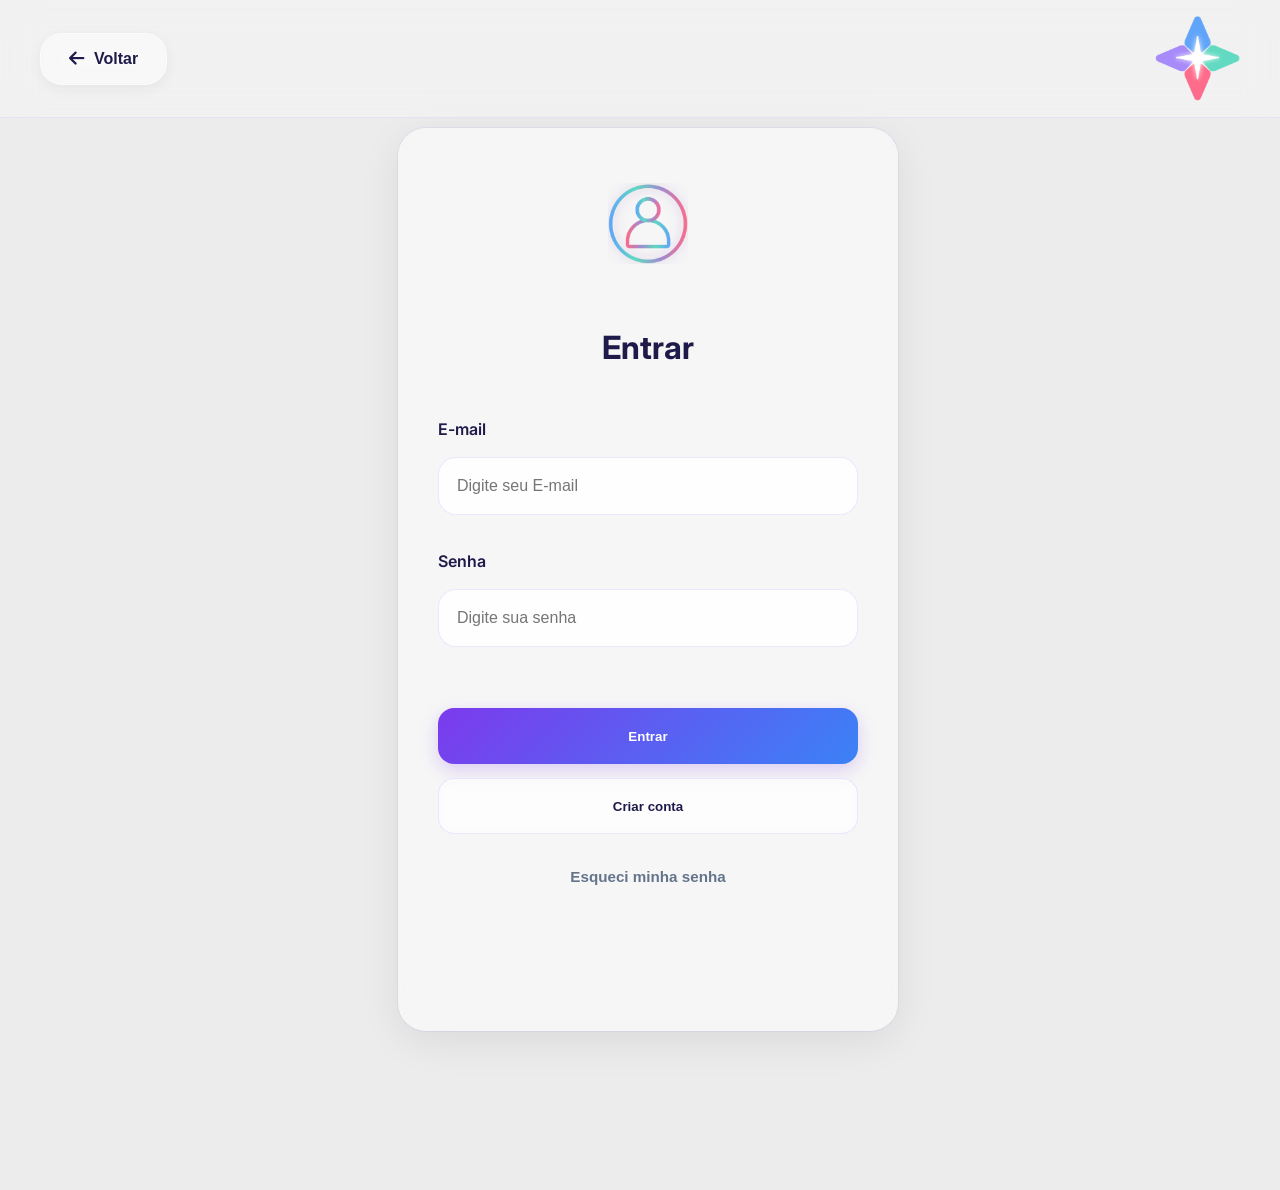
==== commit 27321274: "ajustes finais" ====
--- a/admin/adm-index.html
+++ b/admin/adm-index.html
@@ -18,13 +18,9 @@
        SIDEBAR
   ══════════════════════ -->
   <aside class="sidebar">
+
     <div class="logo">
       <img src="../img/lumen.logo.png" alt="Lúmen">
-    </div>
-
-    <div class="adm-badge">
-      <i class="fa-solid fa-shield-halved"></i>
-      <span>Painel Admin</span>
     </div>
 
     <nav class="menu">
@@ -34,13 +30,23 @@
       <a href="#" data-tab="metricas" onclick="trocarAba('metricas'); return false;">
         <i class="fa-solid fa-chart-bar"></i><span>Métricas</span>
       </a>
+      <a href="#" data-tab="admins" onclick="trocarAba('admins'); return false;">
+        <i class="fa-solid fa-user-shield"></i><span>Administradores</span>
+      </a>
     </nav>
 
-    <div class="sidebar-footer">
-      <button class="btn-logoff" id="btnLogoff">
-        <i class="fa-solid fa-right-from-bracket"></i> Sair
+    <!-- PERFIL DO ADMIN -->
+    <div class="perfil-sidebar">
+      <div class="perfil-avatar" id="adm-iniciais">A</div>
+      <div class="perfil-info">
+        <span class="perfil-nome" id="adm-nome">Administrador</span>
+        <span class="perfil-email" id="adm-email">—</span>
+      </div>
+      <button class="perfil-config" id="btnLogoff" title="Sair">
+        <i class="fa-solid fa-right-from-bracket"></i>
       </button>
     </div>
+
   </aside>
 
   <!-- ══════════════════════
@@ -98,6 +104,35 @@
           <div class="estado-vazio" id="loadingUsuarios">
             <i class="fa-solid fa-spinner fa-spin"></i>
             <span>Carregando usuários…</span>
+          </div>
+        </div>
+      </div>
+
+    </section>
+
+    <!-- ── ABA: ADMINISTRADORES ── -->
+    <section id="aba-admins" class="aba">
+
+      <header class="topo">
+        <div>
+          <h1>Administradores</h1>
+          <p>Gerencie as contas com acesso ao painel administrativo.</p>
+        </div>
+        <div class="topo-acoes">
+          <button class="btn-atualizar" onclick="carregarAdmins()">
+            <i class="fa-solid fa-rotate-right"></i> Atualizar
+          </button>
+          <button class="btn-novo-admin" onclick="abrirModal('modalNovoAdmin')">
+            <i class="fa-solid fa-user-plus"></i> Novo Administrador
+          </button>
+        </div>
+      </header>
+
+      <div class="tabela-card">
+        <div id="tabelaAdminsWrap">
+          <div class="estado-vazio">
+            <i class="fa-solid fa-spinner fa-spin"></i>
+            <span>Carregando administradores…</span>
           </div>
         </div>
       </div>
@@ -136,34 +171,68 @@
       <button class="btn-fechar" id="fecharModal">✖</button>
     </div>
 
-    <form id="formEditar">
+    <form id="formEditar" novalidate>
       <input type="hidden" id="editId">
 
-      <div class="grupo-input">
-        <label for="editNome">Nome</label>
-        <input type="text" id="editNome" placeholder="Nome completo">
-      </div>
-      <div class="grupo-input">
-        <label for="editEmail">E-mail</label>
-        <input type="email" id="editEmail" placeholder="email@exemplo.com">
-      </div>
-      <div class="grupo-input">
-        <label for="editTelefone">Telefone</label>
-        <input type="text" id="editTelefone" placeholder="(00) 00000-0000">
-      </div>
-      <div class="grupo-input">
+      <!-- Nome -->
+      <div class="campo-grupo">
+        <label for="editNome">Nome <span class="obrigatorio">*</span></label>
+        <p class="campo-dica">
+          <i class="fa-solid fa-circle-info"></i>
+          Nome completo, somente letras e espaços (3–80 caracteres)
+        </p>
+        <input type="text" id="editNome" placeholder="Nome completo" maxlength="80" autocomplete="off">
+        <span class="erro-input" id="erro-editNome"></span>
+      </div>
+
+      <!-- E-mail -->
+      <div class="campo-grupo">
+        <label for="editEmail">E-mail <span class="obrigatorio">*</span></label>
+        <p class="campo-dica">
+          <i class="fa-solid fa-circle-info"></i>
+          Formato válido: nome@dominio.com
+        </p>
+        <input type="email" id="editEmail" placeholder="email@exemplo.com" maxlength="100" autocomplete="off">
+        <span class="erro-input" id="erro-editEmail"></span>
+      </div>
+
+      <!-- Telefone -->
+      <div class="campo-grupo">
+        <label for="editTelefone">Telefone <span class="obrigatorio">*</span></label>
+        <p class="campo-dica">
+          <i class="fa-solid fa-circle-info"></i>
+          Somente números — será formatado automaticamente: (XX) XXXXX-XXXX
+        </p>
+        <input type="text" id="editTelefone" placeholder="(00) 00000-0000" maxlength="15" autocomplete="off">
+        <span class="erro-input" id="erro-editTelefone"></span>
+      </div>
+
+      <!-- Nova senha -->
+      <div class="campo-grupo">
         <label for="editSenha">
           Nova senha
           <span class="label-hint">(deixe em branco para manter)</span>
         </label>
-        <input type="password" id="editSenha" placeholder="••••••••">
-      </div>
+        <p class="campo-dica">
+          <i class="fa-solid fa-circle-info"></i>
+          Mínimo 6 caracteres. Deixe em branco para não alterar a senha atual
+        </p>
+        <div class="input-wrapper">
+          <input type="password" id="editSenha" placeholder="••••••••" autocomplete="new-password">
+          <button type="button" class="toggle-senha" data-alvo="editSenha" title="Mostrar ou ocultar senha">
+            <i class="fa-solid fa-eye"></i>
+          </button>
+        </div>
+        <span class="erro-input" id="erro-editSenha"></span>
+      </div>
+
+      <p class="legenda-obrigatorio"><span class="obrigatorio">*</span> Campos obrigatórios</p>
 
       <div id="msgEditar" class="msg-form oculto"></div>
 
       <div class="acoes-form">
         <button type="submit" class="btn-salvar">
-          <i class="fa-solid fa-floppy-disk"></i> Salvar
+          <i class="fa-solid fa-floppy-disk"></i> Salvar alterações
         </button>
         <button type="button" class="btn-cancelar" id="cancelarModal">Cancelar</button>
       </div>
@@ -172,24 +241,101 @@
 </div>
 
 <!-- ══════════════════════════════════════
-     MODAL — CONFIRMAR EXCLUSÃO
+     MODAL — CONFIRMAR EXCLUSÃO USUÁRIO
 ══════════════════════════════════════ -->
 <div class="modal" id="modalExcluir">
   <div class="modal-content modal-sm">
-    <div class="modal-header">
-      <h2>Excluir usuário</h2>
-      <button class="btn-fechar" id="fecharModalExcluir">✖</button>
-    </div>
-    <p class="excluir-msg">
+    <div class="modal-excluir-icon">
+      <i class="fa-solid fa-triangle-exclamation"></i>
+    </div>
+    <h2 class="modal-excluir-titulo">Excluir usuário?</h2>
+    <p class="modal-excluir-msg">
       Tem certeza que deseja excluir <strong id="excluirNome"></strong>?
       <br>Esta ação removerá todos os dados do usuário permanentemente.
     </p>
-    <div class="acoes-form">
+    <div class="modal-excluir-acoes">
+      <button class="btn-cancelar" id="cancelarExcluir">Cancelar</button>
       <button class="btn-excluir-confirmar" id="confirmarExcluir">
-        <i class="fa-solid fa-trash"></i> Excluir
+        <i class="fa-solid fa-trash-can"></i> Excluir
       </button>
-      <button class="btn-cancelar" id="cancelarExcluir">Cancelar</button>
-    </div>
+    </div>
+    <button class="btn-fechar btn-fechar-abs" id="fecharModalExcluir">✖</button>
+  </div>
+</div>
+
+<!-- ══════════════════════════════════════
+     MODAL — NOVO ADMINISTRADOR
+══════════════════════════════════════ -->
+<div class="modal" id="modalNovoAdmin">
+  <div class="modal-content modal-sm">
+    <div class="modal-header">
+      <h2>Novo Administrador</h2>
+      <button class="btn-fechar" onclick="fecharModal('modalNovoAdmin')">✖</button>
+    </div>
+
+    <form id="formNovoAdmin" novalidate>
+
+      <!-- E-mail -->
+      <div class="campo-grupo">
+        <label for="novoAdminEmail">E-mail <span class="obrigatorio">*</span></label>
+        <p class="campo-dica">
+          <i class="fa-solid fa-circle-info"></i>
+          Formato válido: nome@dominio.com
+        </p>
+        <input type="email" id="novoAdminEmail" placeholder="admin@exemplo.com" autocomplete="off">
+        <span class="erro-input" id="erro-novoEmail"></span>
+      </div>
+
+      <!-- Senha -->
+      <div class="campo-grupo">
+        <label for="novoAdminSenha">Senha <span class="obrigatorio">*</span></label>
+        <p class="campo-dica">
+          <i class="fa-solid fa-circle-info"></i>
+          Mínimo 4 caracteres. Use letras e números
+        </p>
+        <div class="input-wrapper">
+          <input type="password" id="novoAdminSenha" placeholder="••••••••" autocomplete="new-password">
+          <button type="button" class="toggle-senha" data-alvo="novoAdminSenha" title="Mostrar ou ocultar senha">
+            <i class="fa-solid fa-eye"></i>
+          </button>
+        </div>
+        <span class="erro-input" id="erro-novaSenha"></span>
+      </div>
+
+      <p class="legenda-obrigatorio"><span class="obrigatorio">*</span> Campos obrigatórios</p>
+
+      <div id="msgNovoAdmin" class="msg-form oculto"></div>
+
+      <div class="acoes-form">
+        <button type="submit" class="btn-salvar">
+          <i class="fa-solid fa-user-plus"></i> Criar administrador
+        </button>
+        <button type="button" class="btn-cancelar" onclick="fecharModal('modalNovoAdmin')">Cancelar</button>
+      </div>
+    </form>
+  </div>
+</div>
+
+<!-- ══════════════════════════════════════
+     MODAL — CONFIRMAR EXCLUSÃO ADMIN
+══════════════════════════════════════ -->
+<div class="modal" id="modalExcluirAdmin">
+  <div class="modal-content modal-sm">
+    <div class="modal-excluir-icon">
+      <i class="fa-solid fa-triangle-exclamation"></i>
+    </div>
+    <h2 class="modal-excluir-titulo">Excluir administrador?</h2>
+    <p class="modal-excluir-msg">
+      Tem certeza que deseja excluir <strong id="excluirAdminEmail"></strong>?
+      <br>Esta ação não poderá ser desfeita.
+    </p>
+    <div class="modal-excluir-acoes">
+      <button class="btn-cancelar" onclick="fecharModal('modalExcluirAdmin')">Cancelar</button>
+      <button class="btn-excluir-confirmar" id="confirmarExcluirAdmin">
+        <i class="fa-solid fa-trash-can"></i> Excluir
+      </button>
+    </div>
+    <button class="btn-fechar btn-fechar-abs" onclick="fecharModal('modalExcluirAdmin')">✖</button>
   </div>
 </div>
 
--- a/admin/adm-index.css
+++ b/admin/adm-index.css
@@ -36,54 +36,39 @@
   backdrop-filter: blur(20px);
   border-right: 1px solid rgba(200,200,200,0.45);
   box-shadow: 2px 0 20px rgba(0,0,0,0.08);
-  padding: 30px 20px;
+  padding: 30px 20px 90px;        /* espaço inferior para o perfil */
   position: fixed;
   top: 0; left: 0; bottom: 0;
   z-index: 100;
   display: flex;
   flex-direction: column;
-  gap: 0;
-}
-
+}
+
+/* Logo — igual ao padrão do usuário */
 .logo {
-  display: flex;
-  justify-content: center;
+  width: 100%;
+  display: flex;
+  justify-content: center;
+  align-items: center;
+  margin-bottom: 36px;
   padding-bottom: 20px;
-  margin-bottom: 20px;
   border-bottom: 1px solid rgba(255,255,255,0.12);
   cursor: pointer;
   transition: 0.3s ease;
 }
 
 .logo img {
-  width: 110px;
+  width: 100%;
+  max-width: 120px;
+  height: auto;
   object-fit: contain;
   filter: drop-shadow(0 8px 20px rgba(0,0,0,0.10));
   transition: 0.3s ease;
 }
 
-.logo img:hover {
-  transform: scale(1.04);
-}
-
-/* Badge admin */
-.adm-badge {
-  display: flex;
-  align-items: center;
-  gap: 10px;
-  background: linear-gradient(135deg, rgba(99,102,241,0.15), rgba(129,140,248,0.10));
-  border: 1px solid rgba(99,102,241,0.22);
-  border-radius: 16px;
-  padding: 12px 16px;
-  margin-bottom: 24px;
-  font-size: 0.88rem;
-  font-weight: 700;
-  color: #6366f1;
-}
-
-.adm-badge i { font-size: 1rem; }
-
-/* Navegação */
+.logo img:hover { transform: scale(1.04); }
+
+/* Navegação — igual ao padrão do usuário */
 .menu {
   display: flex;
   flex-direction: column;
@@ -110,35 +95,95 @@
   color: var(--text-dark);
 }
 
+/* Abas — cores individuais como nas páginas de usuário */
 .menu a.active {
-  background: linear-gradient(135deg, rgba(99,102,241,0.18), rgba(129,140,248,0.12));
-  border-color: rgba(99,102,241,0.25);
-  color: #6366f1;
+  border-color: rgba(255,255,255,0.25);
+  color: var(--text-dark);
   font-weight: 600;
 }
 
-/* Footer sidebar */
-.sidebar-footer { margin-top: auto; padding-top: 20px; }
-
-.btn-logoff {
-  width: 100%;
-  display: flex;
-  align-items: center;
-  justify-content: center;
+.menu a[data-tab="usuarios"].active  { background: linear-gradient(135deg,rgba(245,158,11,0.22),rgba(251,191,36,0.12)); }
+.menu a[data-tab="metricas"].active  { background: linear-gradient(135deg,rgba(20,184,166,0.22),rgba(94,234,212,0.12)); }
+.menu a[data-tab="admins"].active    { background: linear-gradient(135deg,rgba(99,102,241,0.22),rgba(165,180,252,0.12)); }
+
+/* ══════════════════════
+   PERFIL NA SIDEBAR
+══════════════════════ */
+.perfil-sidebar {
+  position: absolute;
+  bottom: 0; left: 0; right: 0;
+  display: flex;
+  align-items: center;
   gap: 10px;
-  padding: 13px 18px;
-  border-radius: 18px;
-  border: 1px solid rgba(239,68,68,0.25);
-  background: rgba(239,68,68,0.08);
+  padding: 14px 20px;
+  border-top: 1px solid rgba(0,0,0,0.07);
+  background: rgba(255,255,255,0.55);
+  backdrop-filter: blur(10px);
+}
+
+.perfil-avatar {
+  width: 38px;
+  height: 38px;
+  border-radius: 50%;
+  background: linear-gradient(135deg, #6366f1, #818cf8);
+  color: white;
+  font-size: 0.85rem;
+  font-weight: 700;
+  display: flex;
+  align-items: center;
+  justify-content: center;
+  flex-shrink: 0;
+  letter-spacing: 0.5px;
+  user-select: none;
+}
+
+.perfil-info {
+  flex: 1;
+  min-width: 0;
+  display: flex;
+  flex-direction: column;
+  gap: 2px;
+  overflow: hidden;
+}
+
+.perfil-nome {
+  font-size: 0.84rem;
+  font-weight: 600;
+  color: #1e1b4b;
+  white-space: nowrap;
+  overflow: hidden;
+  text-overflow: ellipsis;
+}
+
+.perfil-email {
+  font-size: 0.71rem;
+  color: #64748b;
+  white-space: nowrap;
+  overflow: hidden;
+  text-overflow: ellipsis;
+}
+
+.perfil-config {
+  background: none;
+  border: none;
+  font-family: inherit;
+  color: #64748b;
+  font-size: 0.95rem;
+  cursor: pointer;
+  flex-shrink: 0;
+  width: 32px;
+  height: 32px;
+  border-radius: 10px;
+  display: flex;
+  align-items: center;
+  justify-content: center;
+  transition: color 0.2s ease, background 0.2s ease;
+}
+
+.perfil-config:hover {
   color: var(--red);
-  font-family: inherit;
-  font-size: 0.93rem;
-  font-weight: 600;
-  cursor: pointer;
-  transition: 0.3s ease;
-}
-
-.btn-logoff:hover { background: rgba(239,68,68,0.18); }
+  background: rgba(239,68,68,0.10);
+}
 
 /* ══════════════════════
    MAIN
@@ -199,6 +244,7 @@
 .busca-wrap input::placeholder { color: var(--text-light); }
 .busca-wrap:focus-within { border-color: rgba(99,102,241,0.5); box-shadow: 0 0 0 4px rgba(99,102,241,0.10); }
 
+/* Botão Atualizar */
 .btn-atualizar {
   display: flex;
   align-items: center;
@@ -217,15 +263,29 @@
   box-shadow: 0 4px 12px rgba(124,58,237,0.22);
 }
 
-.btn-atualizar:hover:not(:disabled) {
-  transform: translateY(-2px);
-  opacity: 0.92;
-}
-
-.btn-atualizar:disabled {
-  opacity: 0.65;
-  cursor: not-allowed;
-}
+.btn-atualizar:hover:not(:disabled) { transform: translateY(-2px); opacity: 0.92; }
+.btn-atualizar:disabled { opacity: 0.65; cursor: not-allowed; }
+
+/* Botão Novo Administrador */
+.btn-novo-admin {
+  display: flex;
+  align-items: center;
+  gap: 8px;
+  padding: 10px 18px;
+  border: none;
+  border-radius: 12px;
+  background: linear-gradient(135deg, #16a34a, #22c55e);
+  color: white;
+  font-weight: 600;
+  font-size: 0.88rem;
+  font-family: inherit;
+  cursor: pointer;
+  transition: 0.2s ease;
+  white-space: nowrap;
+  box-shadow: 0 4px 12px rgba(34,197,94,0.22);
+}
+
+.btn-novo-admin:hover { transform: translateY(-2px); opacity: 0.92; }
 
 /* ══════════════════════
    CARDS RESUMO
@@ -279,7 +339,7 @@
   box-shadow: var(--shadow);
 }
 
-/* ── ESTADO VAZIO / LOADING ── */
+/* ── Estado vazio / loading ── */
 .estado-vazio {
   text-align: center;
   padding: 60px 30px;
@@ -293,7 +353,7 @@
 .estado-vazio i { font-size: 2rem; color: #6366f1; }
 .estado-vazio span { font-size: 1rem; }
 
-/* ── TABELA ── */
+/* ── Tabela ── */
 .tabela-usuarios {
   width: 100%;
   border-collapse: collapse;
@@ -342,10 +402,9 @@
   flex-shrink: 0;
 }
 
-.cell-nome {
-  display: flex;
-  align-items: center;
-}
+.avatar-admin { background: linear-gradient(135deg, #7c3aed, #a855f7); }
+
+.cell-nome { display: flex; align-items: center; }
 
 .senha-oculta {
   letter-spacing: 0.1em;
@@ -353,11 +412,22 @@
   font-size: 1.1rem;
 }
 
+/* Badge "você" */
+.badge-eu {
+  display: inline-flex;
+  align-items: center;
+  padding: 2px 8px;
+  background: rgba(99,102,241,0.15);
+  color: #6366f1;
+  border-radius: 8px;
+  font-size: 0.72rem;
+  font-weight: 700;
+  margin-left: 8px;
+  letter-spacing: 0.02em;
+}
+
 /* Botões de ação na tabela */
-.acoes-tabela {
-  display: flex;
-  gap: 8px;
-}
+.acoes-tabela { display: flex; gap: 8px; }
 
 .btn-tabela {
   padding: 8px 14px;
@@ -374,21 +444,13 @@
   white-space: nowrap;
 }
 
-.btn-editar-tabela {
-  background: rgba(99,102,241,0.10);
-  border-color: rgba(99,102,241,0.22);
-  color: #6366f1;
-}
-
+.btn-editar-tabela  { background: rgba(99,102,241,0.10); border-color: rgba(99,102,241,0.22); color: #6366f1; }
 .btn-editar-tabela:hover { background: rgba(99,102,241,0.20); }
 
-.btn-excluir-tabela {
-  background: rgba(239,68,68,0.1);
-  border-color: rgba(239,68,68,0.22);
-  color: var(--red);
-}
-
+.btn-excluir-tabela { background: rgba(239,68,68,0.1); border-color: rgba(239,68,68,0.22); color: var(--red); }
 .btn-excluir-tabela:hover { background: rgba(239,68,68,0.2); }
+
+.btn-tabela:disabled { opacity: 0.35; cursor: not-allowed; pointer-events: none; }
 
 /* ══════════════════════
    MÉTRICAS
@@ -436,18 +498,17 @@
 
 .metrica-sub { font-size: 0.82rem; color: var(--text-light); }
 
-/* Cores por módulo — alinhadas com a cor de cada página */
-.mod-metas    i { background: rgba(96,165,250,0.15);  color: #60a5fa; }   /* azul — metas */
-.mod-financeiro i { background: rgba(20,184,166,0.15); color: #14b8a6; }  /* verde-azul — financeiro */
-.mod-memorias  i { background: rgba(244,114,182,0.15); color: #f472b6; }  /* rosa — memórias */
-.mod-diario    i { background: rgba(167,139,250,0.15); color: #a78bfa; }  /* roxo — diário */
-.mod-usuarios  i { background: rgba(245,158,11,0.15);  color: #f59e0b; }  /* âmbar — admin */
-
-.mod-metas     .metrica-numero { color: #60a5fa; }
+.mod-metas     i { background: rgba(96,165,250,0.15);  color: #60a5fa; }
+.mod-financeiro i { background: rgba(20,184,166,0.15); color: #14b8a6; }
+.mod-memorias  i { background: rgba(244,114,182,0.15); color: #f472b6; }
+.mod-diario    i { background: rgba(167,139,250,0.15); color: #a78bfa; }
+.mod-usuarios  i { background: rgba(245,158,11,0.15);  color: #f59e0b; }
+
+.mod-metas      .metrica-numero { color: #60a5fa; }
 .mod-financeiro .metrica-numero { color: #14b8a6; }
-.mod-memorias  .metrica-numero { color: #f472b6; }
-.mod-diario    .metrica-numero { color: #a78bfa; }
-.mod-usuarios  .metrica-numero { color: #f59e0b; }
+.mod-memorias   .metrica-numero { color: #f472b6; }
+.mod-diario     .metrica-numero { color: #a78bfa; }
+.mod-usuarios   .metrica-numero { color: #f59e0b; }
 
 /* ══════════════════════
    MODAIS
@@ -456,37 +517,45 @@
   display: none;
   position: fixed;
   inset: 0;
-  background: rgba(63,45,45,0.4);
+  background: rgba(30,27,75,0.42);
   backdrop-filter: blur(6px);
   z-index: 999;
   align-items: center;
   justify-content: center;
   padding: 20px;
+  animation: fadeOverlay 0.2s ease;
+}
+
+@keyframes fadeOverlay {
+  from { opacity: 0; }
+  to   { opacity: 1; }
 }
 
 .modal.aberto { display: flex; }
 
 .modal-content {
-  background: linear-gradient(145deg, rgba(255,255,255,0.62), rgba(255,255,255,0.4));
+  background: rgba(255,255,255,0.90);
   backdrop-filter: blur(28px);
-  border: 1px solid rgba(255,255,255,0.45);
+  border: 1px solid rgba(200,200,200,0.35);
   border-radius: 32px;
-  padding: 38px;
+  padding: 40px;
   width: 100%;
-  max-width: 520px;
+  max-width: 560px;
   max-height: 90vh;
   overflow-y: auto;
-  box-shadow: 0 24px 60px rgba(63,45,45,0.18);
+  box-shadow: 0 24px 60px rgba(30,27,75,0.18);
   animation: slideUp 0.28s ease;
-}
-
-.modal-sm { max-width: 420px; }
+  position: relative;
+}
+
+.modal-sm { max-width: 440px; text-align: center; }
 
 @keyframes slideUp {
   from { transform: translateY(18px); opacity: 0; }
   to   { transform: translateY(0);    opacity: 1; }
 }
 
+/* Cabeçalho do modal (modais de formulário) */
 .modal-header {
   display: flex;
   justify-content: space-between;
@@ -494,15 +563,16 @@
   margin-bottom: 28px;
 }
 
-.modal-header h2 { font-size: 1.5rem; font-weight: 800; }
-
+.modal-header h2 { font-size: 1.5rem; font-weight: 800; color: var(--text-dark); }
+
+/* Botão fechar (X) */
 .btn-fechar {
-  background: rgba(255,255,255,0.4);
-  border: 1px solid rgba(255,255,255,0.35);
+  background: rgba(255,255,255,0.55);
+  border: 1px solid rgba(200,200,200,0.3);
   border-radius: 12px;
   width: 36px;
   height: 36px;
-  font-size: 0.88rem;
+  font-size: 0.85rem;
   cursor: pointer;
   color: var(--text-dark);
   transition: 0.2s ease;
@@ -511,109 +581,149 @@
   justify-content: center;
 }
 
-.btn-fechar:hover { background: rgba(0,0,0,0.08); color: var(--text-dark); }
-
-.grupo-input { display: flex; flex-direction: column; gap: 8px; margin-bottom: 18px; }
-
-.grupo-input label {
-  font-size: 0.88rem;
+.btn-fechar:hover { background: rgba(239,68,68,0.1); color: var(--red); }
+
+/* X absoluto nos modais de confirmação */
+.btn-fechar-abs {
+  position: absolute;
+  top: 18px;
+  right: 18px;
+}
+
+/* ══════════════════════
+   ÍCONE + TEXTO MODAIS DE CONFIRMAÇÃO
+══════════════════════ */
+.modal-excluir-icon {
+  width: 64px;
+  height: 64px;
+  border-radius: 50%;
+  background: rgba(239,68,68,0.12);
+  display: flex;
+  align-items: center;
+  justify-content: center;
+  margin: 0 auto 20px;
+  font-size: 1.7rem;
+  color: var(--red);
+}
+
+.modal-excluir-titulo {
+  font-size: 1.35rem;
+  font-weight: 800;
+  color: var(--text-dark);
+  margin-bottom: 10px;
+}
+
+.modal-excluir-msg {
+  font-size: 0.95rem;
+  color: var(--text-light);
+  line-height: 1.65;
+  margin-bottom: 28px;
+}
+
+.modal-excluir-acoes {
+  display: flex;
+  gap: 12px;
+  justify-content: center;
+}
+
+/* ══════════════════════
+   FORMULÁRIOS NOS MODAIS
+   — padrão idêntico ao cliente_alterar.css
+══════════════════════ */
+
+/* Grupo de campo */
+.campo-grupo { margin-bottom: 20px; }
+
+.campo-grupo label {
+  display: block;
+  font-size: 0.92rem;
   font-weight: 600;
-  display: flex;
-  align-items: center;
-  gap: 8px;
-}
-
+  color: var(--text-dark);
+  margin-bottom: 4px;
+}
+
+/* Asterisco obrigatório */
+.obrigatorio { color: #e53935; font-weight: 700; }
+
+/* Dica de preenchimento */
+.campo-dica {
+  display: flex;
+  align-items: flex-start;
+  gap: 5px;
+  font-size: 0.77rem;
+  color: var(--text-light);
+  font-weight: 400;
+  margin-bottom: 8px;
+  line-height: 1.4;
+}
+
+.campo-dica i {
+  font-size: 0.74rem;
+  color: #7c3aed;
+  margin-top: 1px;
+  flex-shrink: 0;
+}
+
+/* Legenda "* Campos obrigatórios" */
+.legenda-obrigatorio {
+  font-size: 0.79rem;
+  color: var(--text-light);
+  margin-bottom: 12px;
+}
+
+/* Hint ao lado do label (ex: "deixe em branco para manter") */
 .label-hint {
   font-weight: 400;
   font-size: 0.78rem;
   color: var(--text-light);
 }
 
-.grupo-input input {
-  background: rgba(255,255,255,0.35);
-  border: 1px solid rgba(255,255,255,0.35);
+/* Inputs */
+.campo-grupo input,
+.campo-grupo select {
+  width: 100%;
+  border: 2px solid transparent;
   border-radius: 16px;
   padding: 13px 16px;
+  background: rgba(255,255,255,0.75);
   font-family: inherit;
   font-size: 0.93rem;
   color: var(--text-dark);
   outline: none;
-  transition: 0.3s ease;
-}
-
-.grupo-input input:focus {
+  transition: border-color 0.2s ease, background 0.2s ease, box-shadow 0.2s ease;
+}
+
+.campo-grupo input:focus,
+.campo-grupo select:focus {
   border-color: #6366f1;
+  background: rgba(255,255,255,0.95);
   box-shadow: 0 0 0 4px rgba(99,102,241,0.12);
 }
 
-.acoes-form {
-  display: flex;
-  gap: 12px;
-  justify-content: flex-end;
-  margin-top: 8px;
-}
-
-.btn-salvar {
+/* Wrapper para input + botão olho */
+.input-wrapper { position: relative; }
+
+.input-wrapper input { padding-right: 50px; }
+
+.toggle-senha {
+  position: absolute;
+  right: 14px;
+  top: 50%;
+  transform: translateY(-50%);
+  background: none;
   border: none;
-  padding: 13px 24px;
-  border-radius: 16px;
-  background: linear-gradient(135deg, #6366f1, #818cf8);
-  color: white;
-  font-weight: 700;
-  font-size: 0.93rem;
-  font-family: inherit;
-  cursor: pointer;
-  transition: 0.3s ease;
-  display: flex;
-  align-items: center;
-  gap: 8px;
-  box-shadow: 0 8px 20px rgba(99,102,241,0.25);
-}
-
-.btn-salvar:hover { transform: translateY(-2px); }
-.btn-salvar:disabled { opacity: 0.6; cursor: not-allowed; transform: none; }
-
-.btn-cancelar {
-  border: 1px solid rgba(255,255,255,0.3);
-  padding: 13px 20px;
-  border-radius: 16px;
-  background: rgba(255,255,255,0.25);
-  color: var(--text-dark);
-  font-weight: 600;
-  font-size: 0.93rem;
-  font-family: inherit;
-  cursor: pointer;
-  transition: 0.3s ease;
-}
-
-.btn-cancelar:hover { background: rgba(255,255,255,0.4); }
-
-.btn-excluir-confirmar {
-  border: none;
-  padding: 13px 24px;
-  border-radius: 16px;
-  background: var(--red);
-  color: white;
-  font-weight: 700;
-  font-size: 0.93rem;
-  font-family: inherit;
-  cursor: pointer;
-  transition: 0.3s ease;
-  display: flex;
-  align-items: center;
-  gap: 8px;
-}
-
-.btn-excluir-confirmar:hover { background: #dc2626; transform: translateY(-2px); }
-
-.excluir-msg {
-  color: var(--text-dark);
-  line-height: 1.7;
-  margin-bottom: 24px;
-  font-size: 0.95rem;
-}
-
-/* Mensagem no form */
+  cursor: pointer;
+  color: var(--text-light);
+  font-size: 1rem;
+  padding: 4px;
+  transition: color 0.2s ease;
+  outline: none;
+  line-height: 1;
+}
+
+.toggle-senha:hover { color: #6366f1; }
+
+/* Mensagem de feedback inline */
 .msg-form {
   padding: 12px 16px;
   border-radius: 14px;
@@ -622,11 +732,99 @@
   margin-bottom: 16px;
 }
 
-.msg-form.oculto { display: none; }
+.msg-form.oculto  { display: none; }
 .msg-form.sucesso { background: rgba(34,197,94,0.12); color: #16a34a; border: 1px solid rgba(34,197,94,0.2); }
-.msg-form.erro    { background: rgba(239,68,68,0.1);  color: var(--red);  border: 1px solid rgba(239,68,68,0.2); }
-
-/* Toast */
+.msg-form.erro    { background: rgba(239,68,68,0.10); color: var(--red); border: 1px solid rgba(239,68,68,0.2); }
+
+/* Mensagem de erro abaixo do campo */
+.erro-input {
+  display: block;
+  margin-top: 5px;
+  margin-left: 2px;
+  color: #c62828;
+  font-size: 0.81rem;
+  font-weight: 500;
+}
+
+/* Estado válido */
+.campo-grupo input.input-valido { border-color: #22c55e !important; background: rgba(240,255,244,0.80) !important; }
+
+/* Estado inválido */
+.campo-grupo input.input-erro   { border-color: #e53935 !important; background: rgba(255,235,238,0.85) !important; box-shadow: none !important; }
+
+/* ── Ações do formulário ── */
+.acoes-form {
+  display: flex;
+  gap: 12px;
+  justify-content: flex-end;
+  margin-top: 8px;
+  flex-wrap: wrap;
+}
+
+.modal-sm .acoes-form { justify-content: center; }
+
+/* Botão Salvar — gradiente igual ao restante do site */
+.btn-salvar {
+  border: none;
+  padding: 13px 24px;
+  border-radius: 16px;
+  background: linear-gradient(135deg, #7c3aed, #3b82f6);
+  color: white;
+  font-weight: 700;
+  font-size: 0.93rem;
+  font-family: inherit;
+  cursor: pointer;
+  transition: 0.25s ease;
+  display: flex;
+  align-items: center;
+  gap: 8px;
+  box-shadow: 0 8px 20px rgba(124,58,237,0.22);
+}
+
+.btn-salvar:hover { transform: translateY(-2px); opacity: 0.95; }
+.btn-salvar:disabled { opacity: 0.6; cursor: not-allowed; transform: none; }
+
+/* Botão Cancelar */
+.btn-cancelar {
+  border: none;
+  padding: 13px 20px;
+  border-radius: 16px;
+  background: rgba(255,255,255,0.60);
+  backdrop-filter: blur(10px);
+  color: var(--text-dark);
+  font-weight: 600;
+  font-size: 0.93rem;
+  font-family: inherit;
+  cursor: pointer;
+  transition: 0.25s ease;
+}
+
+.btn-cancelar:hover { background: rgba(255,255,255,0.88); transform: translateY(-2px); }
+
+/* Botão Excluir (confirmação) */
+.btn-excluir-confirmar {
+  border: none;
+  padding: 13px 24px;
+  border-radius: 16px;
+  background: linear-gradient(135deg, #ef4444, #b91c1c);
+  color: white;
+  font-weight: 700;
+  font-size: 0.93rem;
+  font-family: inherit;
+  cursor: pointer;
+  transition: 0.25s ease;
+  display: flex;
+  align-items: center;
+  gap: 8px;
+  box-shadow: 0 8px 20px rgba(185,28,28,0.25);
+}
+
+.btn-excluir-confirmar:hover { transform: translateY(-2px); }
+.btn-excluir-confirmar:disabled { opacity: 0.6; cursor: not-allowed; transform: none; }
+
+/* ══════════════════════
+   TOAST
+══════════════════════ */
 .toast {
   position: fixed;
   bottom: 30px;
@@ -657,4 +855,11 @@
   .sidebar { display: none; }
   .main-content { margin-left: 0; padding: 24px 16px; }
   .tabela-card { overflow-x: auto; }
-}
+  .modal-content { padding: 28px 22px; border-radius: 24px; }
+}
+
+@media (max-width: 500px) {
+  .topo h1 { font-size: 1.7rem; }
+  .acoes-form { flex-direction: column; }
+  .btn-salvar, .btn-cancelar, .btn-excluir-confirmar { width: 100%; justify-content: center; }
+}
